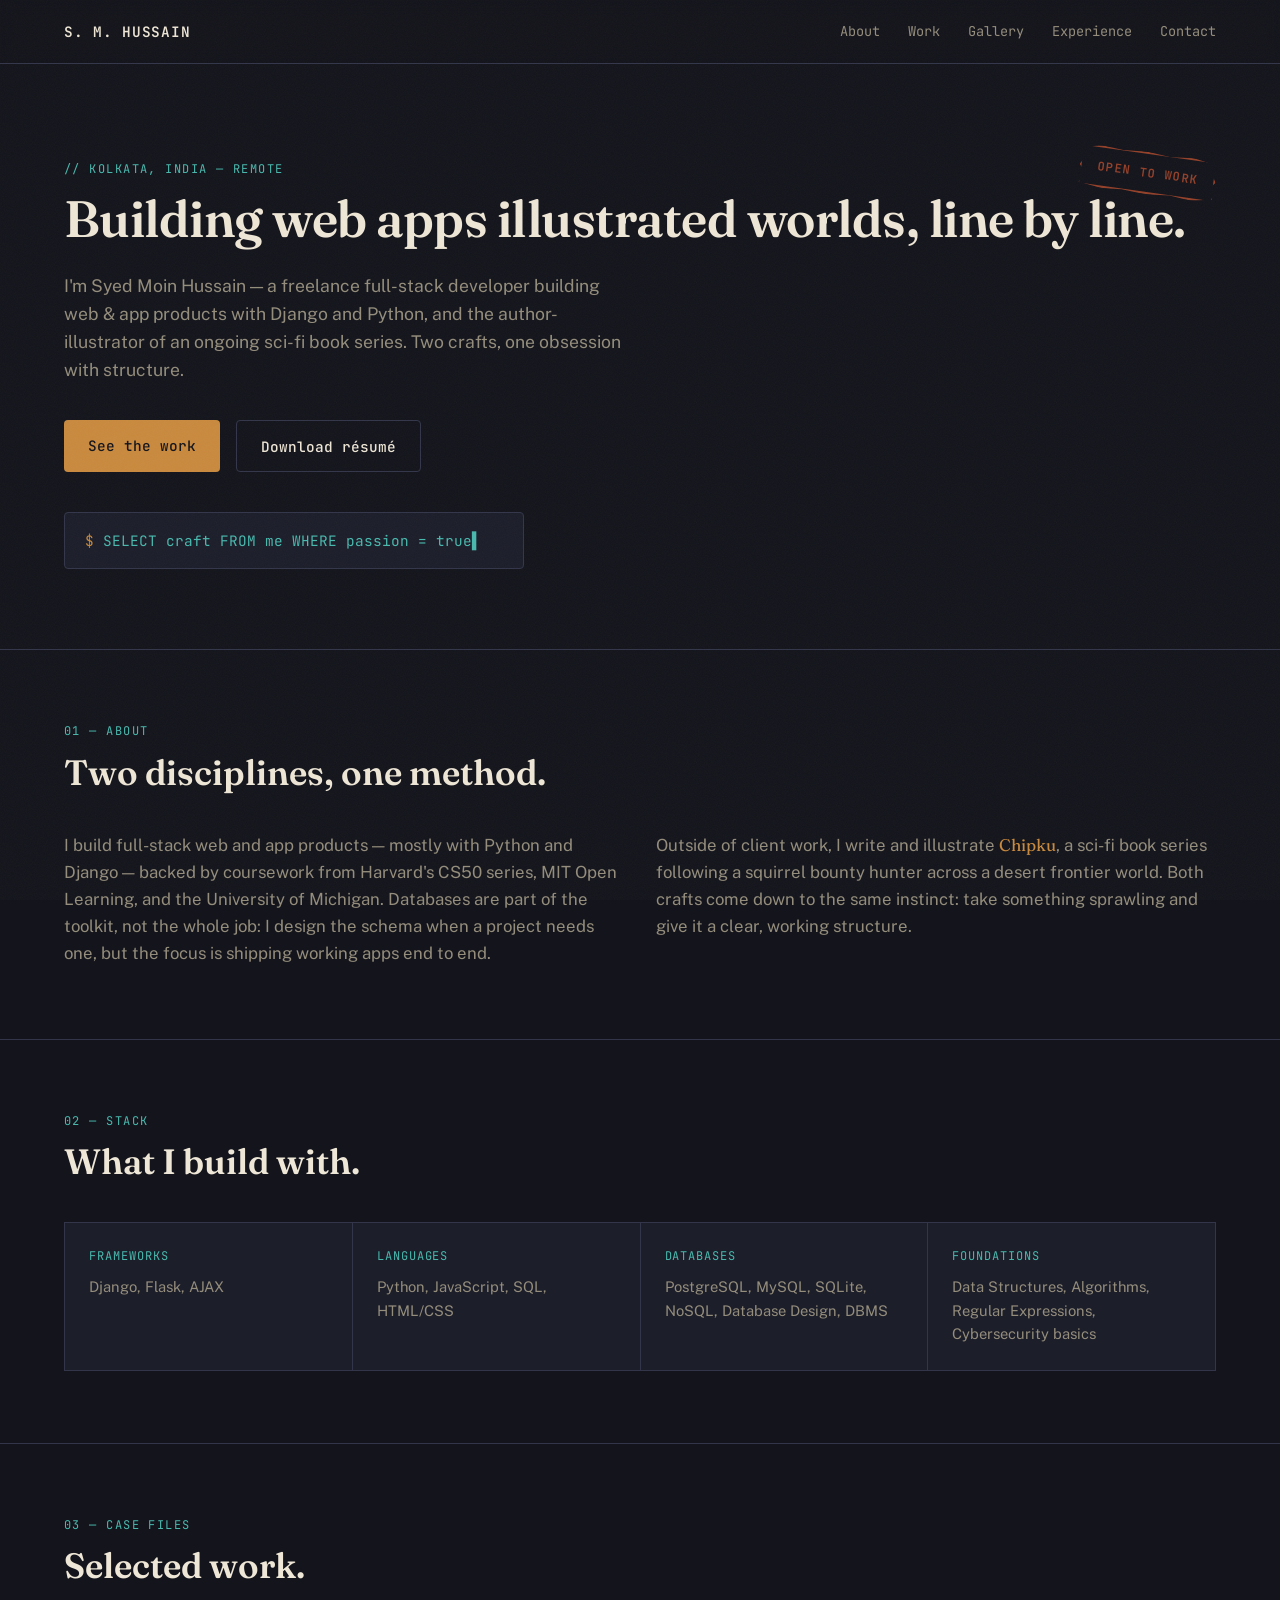
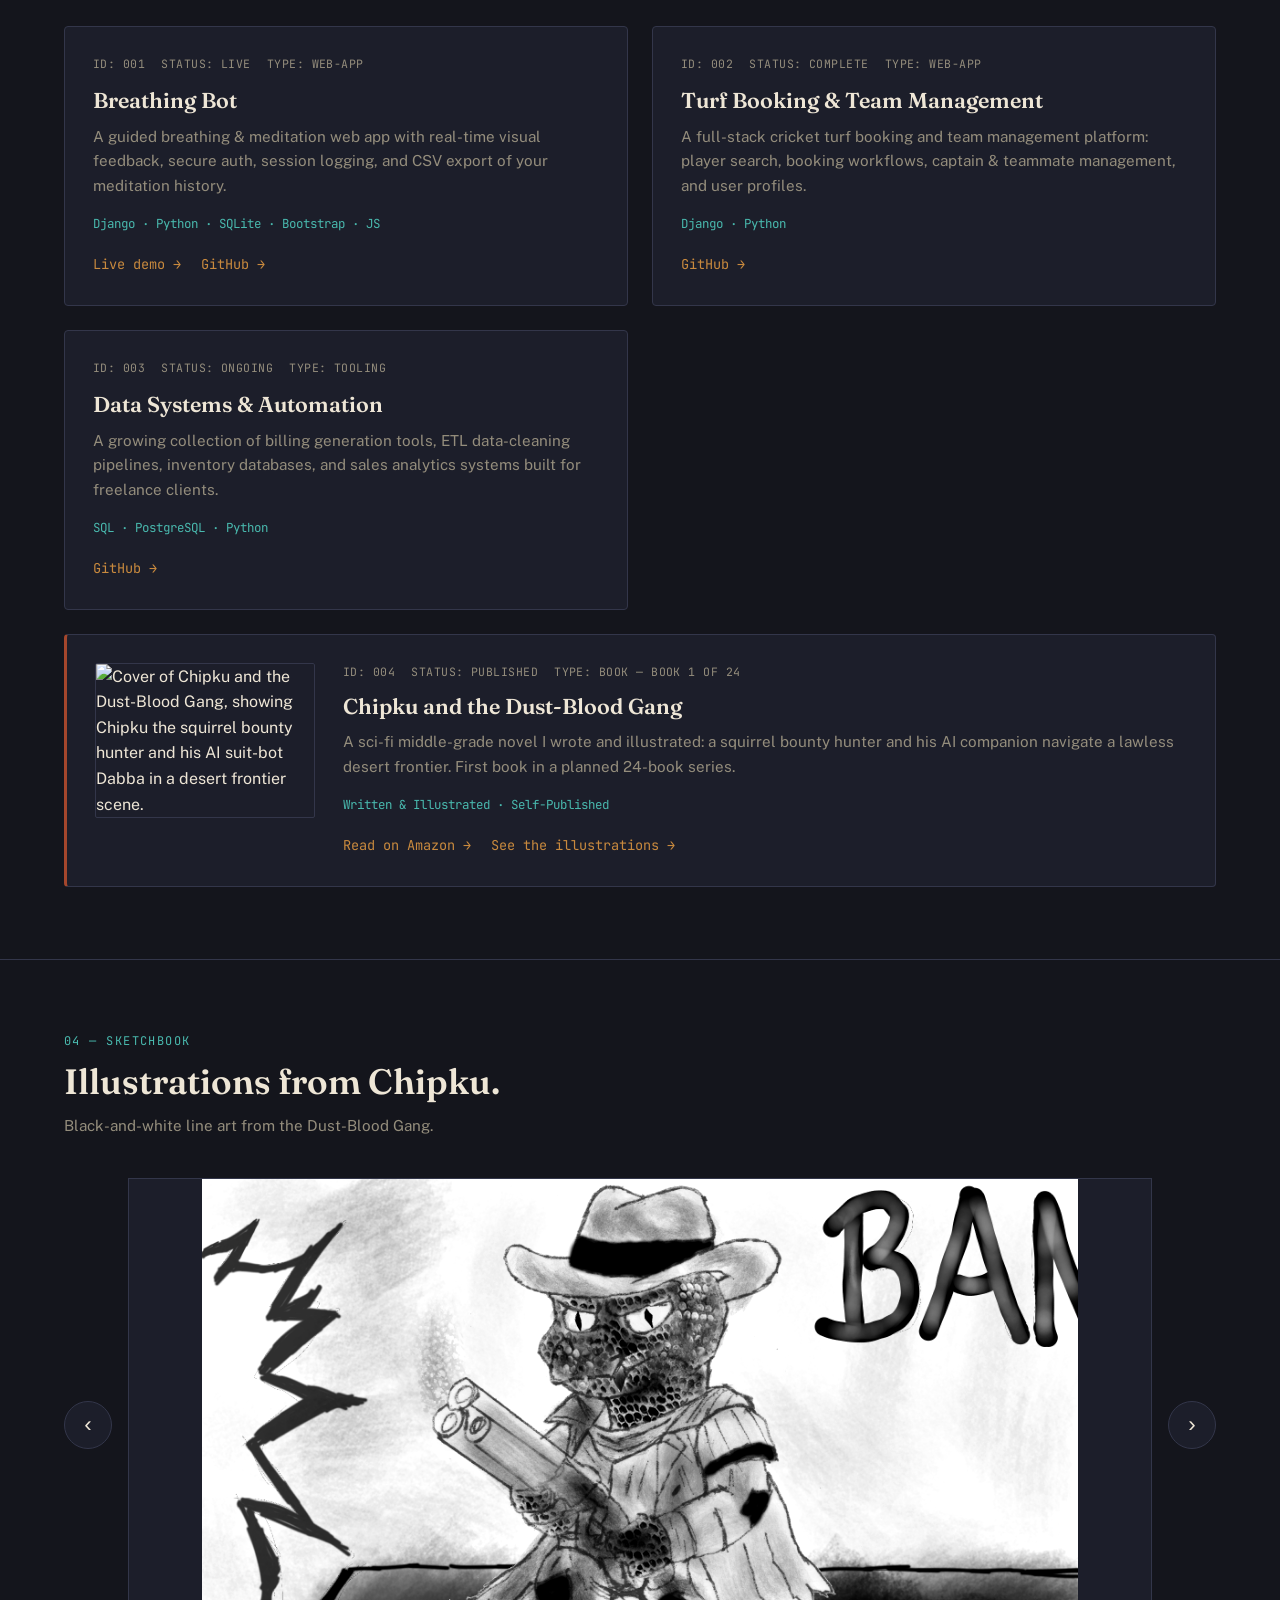
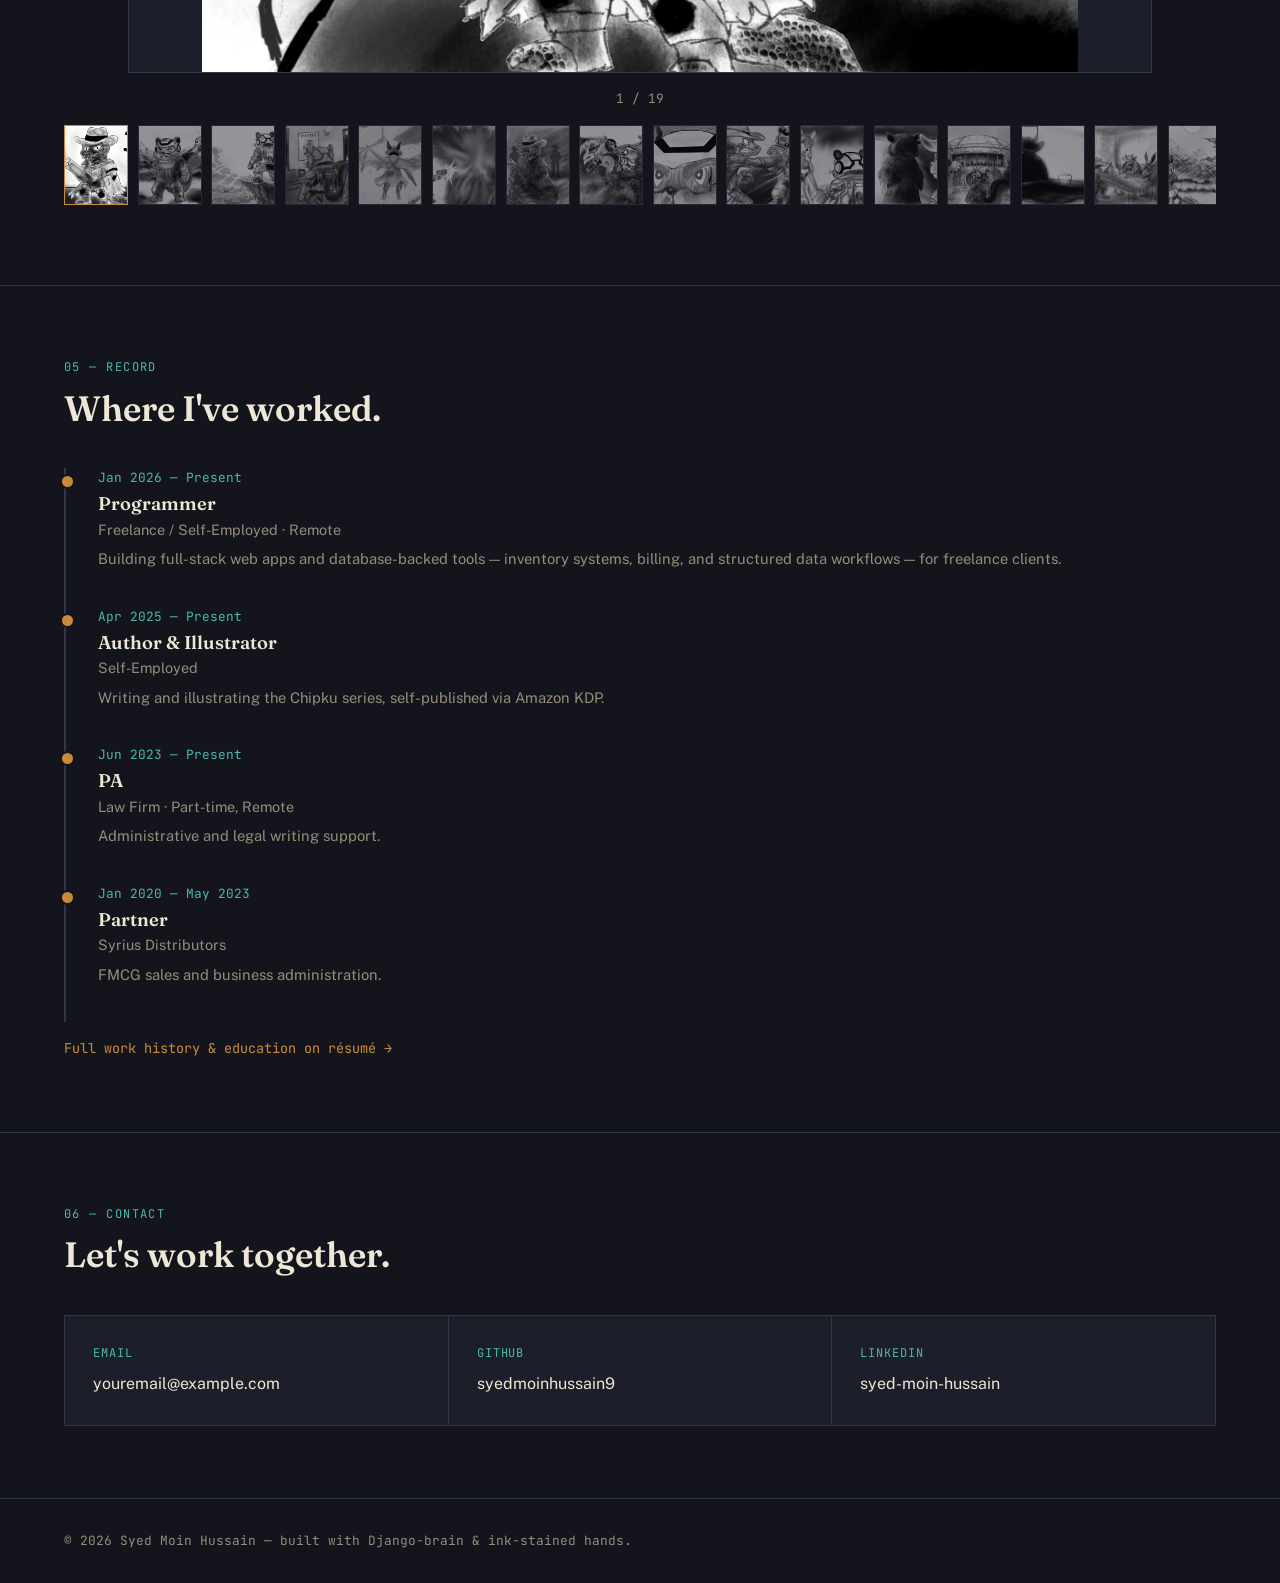
==== portfolio/index.html @ 14af4ce4 "Add gallery slideshow, book cover link, hero fixes" ====
<!DOCTYPE html>
<html lang="en">
<head>
<meta charset="UTF-8">
<meta name="viewport" content="width=device-width, initial-scale=1.0">
<title>Syed Moin Hussain — Programmer, Author & Illustrator</title>
<meta name="description" content="Portfolio of Syed Moin Hussain — freelance full-stack web & app developer, author and illustrator based in Kolkata, India.">

<link rel="preconnect" href="https://fonts.googleapis.com">
<link rel="preconnect" href="https://fonts.gstatic.com" crossorigin>
<link href="https://fonts.googleapis.com/css2?family=Fraunces:opsz,wght@9..144,400;9..144,500;9..144,600;9..144,700&family=JetBrains+Mono:wght@400;500;600&family=Public+Sans:wght@400;500;600;700&display=swap" rel="stylesheet">

<link rel="stylesheet" href="css/style.css">
</head>
<body>

<!-- noise / grain overlay -->
<div class="grain" aria-hidden="true"></div>

<header class="site-header">
  <div class="site-header-inner">
    <a href="#top" class="brand">S. M. HUSSAIN</a>
    <nav class="site-nav">
      <a href="#about">About</a>
      <a href="#work">Work</a>
      <a href="#gallery">Gallery</a>
      <a href="#experience">Experience</a>
      <a href="#contact">Contact</a>
    </nav>
  </div>
</header>

<main>

  <!-- ============ HERO ============ -->
  <section class="hero" id="top">
    <div class="hero-inner">
      <p class="eyebrow mono">// KOLKATA, INDIA — REMOTE</p>
      <h1 class="hero-title">
        Building web apps illustrated worlds, line by line.
      </h1>
      <p class="hero-sub">
        I'm Syed Moin Hussain — a freelance full-stack developer building web &amp;
        app products with Django and Python, and the author-illustrator of an
        ongoing sci-fi book series. Two crafts, one obsession with structure.
      </p>
      <div class="hero-actions">
        <a href="#work" class="btn btn-primary">See the work</a>
        <a href="resume/Syed_Moin_Hussain_Resume.pdf" class="btn btn-ghost">Download résumé</a>
      </div>
      <pre class="terminal-line mono" aria-hidden="true"><span class="prompt">$</span> <span class="type-target" id="typeTarget"></span><span class="cursor">▌</span></pre>
    </div>

    <div class="stamp" aria-hidden="true">
      <span>OPEN TO WORK</span>
    </div>
  </section>

  <!-- ============ ABOUT ============ -->
  <section class="section about" id="about">
    <div class="section-head">
      <p class="eyebrow mono">01 — ABOUT</p>
      <h2>Two disciplines, one method.</h2>
    </div>
    <div class="about-grid">
      <p class="about-text">
        I build full-stack web and app products &mdash; mostly with Python and
        Django &mdash; backed by coursework from Harvard's CS50 series, MIT
        Open Learning, and the University of Michigan. Databases are part of
        the toolkit, not the whole job: I design the schema when a project
        needs one, but the focus is shipping working apps end to end.
      </p>
      <p class="about-text">
        Outside of client work, I write and illustrate <em>Chipku</em>, a
        sci-fi book series following a squirrel bounty hunter across a desert
        frontier world. Both crafts come down to the same instinct: take
        something sprawling and give it a clear, working structure.
      </p>
    </div>
  </section>

  <!-- ============ SKILLS ============ -->
  <section class="section skills">
    <div class="section-head">
      <p class="eyebrow mono">02 — STACK</p>
      <h2>What I build with.</h2>
    </div>
    <div class="skills-grid">
      <div class="skill-card">
        <p class="skill-label mono">frameworks</p>
        <p>Django, Flask, AJAX</p>
      </div>
      <div class="skill-card">
        <p class="skill-label mono">languages</p>
        <p>Python, JavaScript, SQL, HTML/CSS</p>
      </div>
      <div class="skill-card">
        <p class="skill-label mono">databases</p>
        <p>PostgreSQL, MySQL, SQLite, NoSQL, Database Design, DBMS</p>
      </div>
      <div class="skill-card">
        <p class="skill-label mono">foundations</p>
        <p>Data Structures, Algorithms, Regular Expressions, Cybersecurity basics</p>
      </div>
    </div>
  </section>

  <!-- ============ WORK / PROJECTS ============ -->
  <section class="section work" id="work">
    <div class="section-head">
      <p class="eyebrow mono">03 — CASE FILES</p>
      <h2>Selected work.</h2>
    </div>

    <div class="case-grid">

      <!-- Breathing Bot -->
      <article class="case-card">
        <div class="case-meta mono">
          <span>id: 001</span><span>status: live</span><span>type: web-app</span>
        </div>
        <h3>Breathing Bot</h3>
        <p class="case-desc">
          A guided breathing &amp; meditation web app with real-time visual
          feedback, secure auth, session logging, and CSV export of your
          meditation history.
        </p>
        <p class="case-stack mono">Django · Python · SQLite · Bootstrap · JS</p>
        <div class="case-links">
          <a href="#" class="case-link" data-placeholder="render-url">Live demo →</a>
          <a href="https://github.com/syedmoinhussain9/breathing-bot-django" class="case-link">GitHub →</a>
        </div>
      </article>

      <!-- Turf Booking -->
      <article class="case-card">
        <div class="case-meta mono">
          <span>id: 002</span><span>status: complete</span><span>type: web-app</span>
        </div>
        <h3>Turf Booking &amp; Team Management</h3>
        <p class="case-desc">
          A full-stack cricket turf booking and team management platform:
          player search, booking workflows, captain &amp; teammate management,
          and user profiles.
        </p>
        <p class="case-stack mono">Django · Python</p>
        <div class="case-links">
          <a href="https://github.com/syedmoinhussain9/turf-booking-management-system" class="case-link">GitHub →</a>
        </div>
      </article>

      <!-- Data Portfolio -->
      <article class="case-card">
        <div class="case-meta mono">
          <span>id: 003</span><span>status: ongoing</span><span>type: tooling</span>
        </div>
        <h3>Data Systems &amp; Automation</h3>
        <p class="case-desc">
          A growing collection of billing generation tools, ETL data-cleaning
          pipelines, inventory databases, and sales analytics systems built for
          freelance clients.
        </p>
        <p class="case-stack mono">SQL · PostgreSQL · Python</p>
        <div class="case-links">
          <a href="https://github.com/syedmoinhussain9/data-portfolio" class="case-link">GitHub →</a>
        </div>
      </article>

      <!-- Chipku book -->
      <article class="case-card case-card--book">
        <a href="https://www.amazon.in/CHIPKU-Dust-Blood-Gang-Cindara-Frontier-ebook/dp/B0GFF1YKBP" class="case-cover-link" aria-label="View Chipku and the Dust-Blood Gang on Amazon">
          <img class="case-cover" src="assets/images/cover%20photo.png" alt="Cover of Chipku and the Dust-Blood Gang, showing Chipku the squirrel bounty hunter and his AI suit-bot Dabba in a desert frontier scene." loading="lazy">
        </a>
        <div class="case-book-content">
          <div class="case-meta mono">
            <span>id: 004</span><span>status: published</span><span>type: book — book 1 of 24</span>
          </div>
          <h3>Chipku and the Dust-Blood Gang</h3>
          <p class="case-desc">
            A sci-fi middle-grade novel I wrote and illustrated: a squirrel
            bounty hunter and his AI companion navigate a lawless desert
            frontier. First book in a planned 24-book series.
          </p>
          <p class="case-stack mono">Written &amp; Illustrated · Self-Published</p>
          <div class="case-links">
            <a href="https://www.amazon.in/CHIPKU-Dust-Blood-Gang-Cindara-Frontier-ebook/dp/B0GFF1YKBP" class="case-link">Read on Amazon →</a>
            <a href="#gallery" class="case-link">See the illustrations →</a>
          </div>
        </div>
      </article>

    </div>
  </section>

  <!-- ============ GALLERY ============ -->
  <section class="section gallery" id="gallery">
    <div class="section-head">
      <p class="eyebrow mono">04 — SKETCHBOOK</p>
      <h2>Illustrations from Chipku.</h2>
      <p class="gallery-sub">Black-and-white line art from the Dust-Blood Gang.</p>
    </div>

    <div class="carousel">
      <button class="carousel-arrow carousel-prev" id="prevBtn" aria-label="Previous illustration">‹</button>

      <button class="carousel-viewport" id="carouselViewport" aria-label="View current illustration larger">
        <img id="carouselImg" src="assets/images/image%201.png" alt="Chipku illustration 1" class="carousel-image">
      </button>

      <button class="carousel-arrow carousel-next" id="nextBtn" aria-label="Next illustration">›</button>
    </div>

    <p class="carousel-count mono" id="carouselCount" aria-live="polite">1 / 19</p>

    <div class="carousel-thumbs" id="carouselThumbs"></div>
  </section>

  <!-- Lightbox overlay (full-screen view of the current slide) -->
  <div class="lightbox" id="lightbox" role="dialog" aria-modal="true" aria-label="Enlarged illustration" hidden>
    <button class="lightbox-close" id="lightboxClose" aria-label="Close">✕</button>
    <img src="" alt="" id="lightboxImg">
  </div>

  <!-- ============ EXPERIENCE ============ -->
  <section class="section experience" id="experience">
    <div class="section-head">
      <p class="eyebrow mono">05 — RECORD</p>
      <h2>Where I've worked.</h2>
    </div>

    <ol class="timeline">
      <li class="timeline-item">
        <p class="timeline-date mono">Jan 2026 — Present</p>
        <h3>Programmer</h3>
        <p>Freelance / Self-Employed &middot; Remote</p>
        <p class="timeline-desc">Building full-stack web apps and database-backed tools — inventory systems, billing, and structured data workflows — for freelance clients.</p>
      </li>
      <li class="timeline-item">
        <p class="timeline-date mono">Apr 2025 — Present</p>
        <h3>Author &amp; Illustrator</h3>
        <p>Self-Employed</p>
        <p class="timeline-desc">Writing and illustrating the Chipku series, self-published via Amazon KDP.</p>
      </li>
      <li class="timeline-item">
        <p class="timeline-date mono">Jun 2023 — Present</p>
        <h3>PA</h3>
        <p>Law Firm &middot; Part-time, Remote</p>
        <p class="timeline-desc">Administrative and legal writing support.</p>
      </li>
      <li class="timeline-item">
        <p class="timeline-date mono">Jan 2020 — May 2023</p>
        <h3>Partner</h3>
        <p>Syrius Distributors</p>
        <p class="timeline-desc">FMCG sales and business administration.</p>
      </li>
    </ol>

    <p class="timeline-more">
      <a href="resume/Syed_Moin_Hussain_Resume.pdf">Full work history &amp; education on résumé →</a>
    </p>
  </section>

  <!-- ============ CONTACT ============ -->
  <section class="section contact" id="contact">
    <div class="section-head">
      <p class="eyebrow mono">06 — CONTACT</p>
      <h2>Let's work together.</h2>
    </div>
    <div class="contact-grid">
      <a href="mailto:youremail@example.com" class="contact-link">
        <span class="mono">email</span>
        <span>youremail@example.com</span>
      </a>
      <a href="https://github.com/syedmoinhussain9" class="contact-link">
        <span class="mono">github</span>
        <span>syedmoinhussain9</span>
      </a>
      <a href="https://www.linkedin.com/in/syed-moin-hussain-5823b2195" class="contact-link">
        <span class="mono">linkedin</span>
        <span>syed-moin-hussain</span>
      </a>
    </div>
  </section>

</main>

<footer class="site-footer">
  <p class="mono">© <span id="year"></span> Syed Moin Hussain — built with Django-brain &amp; ink-stained hands.</p>
</footer>

<script src="js/script.js"></script>
</body>
</html>
---- portfolio/css/style.css ----
/* ==========================================================================
   TOKENS
   ========================================================================== */
:root {
  --bg:           #14151c;
  --surface:      #1c1e2a;
  --surface-alt:  #242737;
  --ink:          #eee6d6;
  --muted:        #948d7c;
  --accent-sand:  #c98a3e;
  --accent-teal:  #49b9ae;
  --accent-rust:  #a4462c;
  --border:       #33364a;

  --font-display: 'Fraunces', serif;
  --font-mono:    'JetBrains Mono', monospace;
  --font-body:    'Public Sans', sans-serif;

  --max-width: 1080px;
  --side-pad: clamp(1.5rem, 5vw, 5rem);
  --radius: 4px;
}

/* ==========================================================================
   RESET & BASE
   ========================================================================== */
* { box-sizing: border-box; }
html { scroll-behavior: smooth; }

@media (prefers-reduced-motion: reduce) {
  html { scroll-behavior: auto; }
  * { animation-duration: 0.01ms !important; animation-iteration-count: 1 !important; transition-duration: 0.01ms !important; }
}

body {
  margin: 0;
  background: var(--bg);
  color: var(--ink);
  font-family: var(--font-body);
  font-size: 16px;
  line-height: 1.6;
  -webkit-font-smoothing: antialiased;
}

a {
  color: inherit;
  text-decoration: none;
}

h1, h2, h3 {
  font-family: var(--font-display);
  font-weight: 600;
  line-height: 1.1;
  margin: 0;
}

p { margin: 0; }

.mono { font-family: var(--font-mono); }

.eyebrow {
  color: var(--accent-teal);
  letter-spacing: 0.12em;
  text-transform: uppercase;
  font-size: 0.75rem;
  margin-bottom: 0.75rem;
}

::selection {
  background: var(--accent-sand);
  color: var(--bg);
}

:focus-visible {
  outline: 2px solid var(--accent-teal);
  outline-offset: 3px;
}

/* Grain / texture overlay -------------------------------------------------- */
.grain {
  position: fixed;
  inset: 0;
  z-index: 999;
  pointer-events: none;
  opacity: 0.035;
  background-image: url("data:image/svg+xml,%3Csvg xmlns='http://www.w3.org/2000/svg' width='120' height='120'%3E%3Cfilter id='n'%3E%3CfeTurbulence type='fractalNoise' baseFrequency='0.9' numOctaves='2' stitchTiles='stitch'/%3E%3C/filter%3E%3Crect width='100%25' height='100%25' filter='url(%23n)'/%3E%3C/svg%3E");
}

/* ==========================================================================
   HEADER
   ========================================================================== */
.site-header {
  position: sticky;
  top: 0;
  z-index: 100;
  background: rgba(20, 21, 28, 0.85);
  backdrop-filter: blur(8px);
  border-bottom: 1px solid var(--border);
}

.site-header-inner {
  width: 100%;
  display: flex;
  align-items: center;
  justify-content: space-between;
  padding: 1.25rem var(--side-pad);
}

.brand {
  font-family: var(--font-mono);
  font-weight: 600;
  font-size: 0.9rem;
  letter-spacing: 0.05em;
}

.site-nav {
  display: flex;
  gap: 1.75rem;
  font-family: var(--font-mono);
  font-size: 0.85rem;
}

.site-nav a {
  color: var(--muted);
  transition: color 0.2s ease;
}

.site-nav a:hover { color: var(--accent-sand); }

/* ==========================================================================
   HERO
   ========================================================================== */
.hero {
  position: relative;
  width: 100%;
  padding: 6rem var(--side-pad) 5rem;
}

.hero-inner { max-width: 1200px; }

.hero-title {
  font-size: clamp(2.2rem, 5.5vw, 3.2rem);
  letter-spacing: -0.01em;
  margin-bottom: 1.5rem;
}

.accent-underline {
  background-image: linear-gradient(180deg, transparent 62%, var(--accent-sand) 62%);
}

.hero-sub {
  font-size: 1.1rem;
  color: var(--muted);
  max-width: 560px;
  margin-bottom: 2.25rem;
}

.hero-actions {
  display: flex;
  gap: 1rem;
  margin-bottom: 2.5rem;
  flex-wrap: wrap;
}

.btn {
  display: inline-block;
  padding: 0.85rem 1.5rem;
  border-radius: var(--radius);
  font-family: var(--font-mono);
  font-size: 0.9rem;
  font-weight: 500;
  transition: transform 0.15s ease, background 0.2s ease, border-color 0.2s ease;
}

.btn-primary {
  background: var(--accent-sand);
  color: var(--bg);
}
.btn-primary:hover { background: var(--accent-rust); color: var(--ink); transform: translateY(-2px); }

.btn-ghost {
  border: 1px solid var(--border);
  color: var(--ink);
}
.btn-ghost:hover { border-color: var(--accent-teal); color: var(--accent-teal); transform: translateY(-2px); }

.terminal-line {
  background: var(--surface);
  border: 1px solid var(--border);
  border-radius: var(--radius);
  padding: 1rem 1.25rem;
  font-size: 0.9rem;
  color: var(--accent-teal);
  max-width: 460px;
  margin: 0;
  white-space: pre-wrap;
}

.prompt { color: var(--accent-sand); }

.cursor {
  animation: blink 1s step-end infinite;
  color: var(--accent-teal);
}

@keyframes blink {
  0%, 100% { opacity: 1; }
  50% { opacity: 0; }
}

/* Bounty stamp signature element ------------------------------------------ */
.stamp {
  position: absolute;
  top: 5.5rem;
  right: var(--side-pad);
  transform: rotate(8deg);
  border: 2px solid var(--accent-rust);
  color: var(--accent-rust);
  font-family: var(--font-mono);
  font-weight: 600;
  font-size: 0.75rem;
  letter-spacing: 0.12em;
  padding: 0.6rem 1rem;
  clip-path: polygon(
    2% 8%, 15% 0%, 30% 4%, 48% 0%, 65% 5%, 82% 0%, 98% 9%,
    96% 30%, 100% 50%, 95% 70%, 99% 91%, 83% 100%, 68% 95%,
    50% 100%, 33% 96%, 18% 100%, 1% 92%, 5% 70%, 0% 50%, 4% 30%
  );
  opacity: 0.9;
  display: none;
}

@media (min-width: 860px) {
  .stamp { display: block; }
}

/* ==========================================================================
   SECTION LAYOUT
   ========================================================================== */
.section {
  width: 100%;
  padding: 4.5rem var(--side-pad);
  border-top: 1px solid var(--border);
}

.section-head { margin-bottom: 2.5rem; }
.section-head h2 { font-size: clamp(1.6rem, 3.5vw, 2.2rem); }

/* About --------------------------------------------------------------------*/
.about-grid {
  display: grid;
  grid-template-columns: 1fr 1fr;
  gap: 2rem;
}

.about-text { color: var(--muted); font-size: 1.05rem; }
.about-text em { color: var(--accent-sand); font-style: normal; font-family: var(--font-display); }

@media (max-width: 720px) {
  .about-grid { grid-template-columns: 1fr; }
}

/* Skills ---------------------------------------------------------------- */
.skills-grid {
  display: grid;
  grid-template-columns: repeat(4, 1fr);
  gap: 1px;
  background: var(--border);
  border: 1px solid var(--border);
}

.skill-card {
  background: var(--surface);
  padding: 1.5rem;
}

.skill-label {
  color: var(--accent-teal);
  font-size: 0.75rem;
  letter-spacing: 0.08em;
  text-transform: uppercase;
  margin-bottom: 0.6rem;
}

.skill-card p:last-child { color: var(--muted); font-size: 0.92rem; }

@media (max-width: 860px) {
  .skills-grid { grid-template-columns: repeat(2, 1fr); }
}

/* Work / Case cards -------------------------------------------------------*/
.case-grid {
  display: grid;
  grid-template-columns: repeat(2, 1fr);
  gap: 1.5rem;
}

.case-card {
  background: var(--surface);
  border: 1px solid var(--border);
  border-radius: var(--radius);
  padding: 1.75rem;
  transition: border-color 0.2s ease, transform 0.2s ease;
}

.case-card:hover {
  border-color: var(--accent-sand);
  transform: translateY(-3px);
}

.case-card--book {
  grid-column: 1 / -1;
  display: grid;
  grid-template-columns: 220px 1fr;
  gap: 1.75rem;
  border-left: 3px solid var(--accent-rust);
  padding: 1.75rem;
}

.case-cover-link {
  display: block;
  overflow: hidden;
  border-radius: 2px;
}

.case-cover {
  width: 100%;
  height: 100%;
  object-fit: cover;
  border-radius: 2px;
  border: 1px solid var(--border);
  transition: transform 0.25s ease, filter 0.25s ease;
}

.case-cover-link:hover .case-cover {
  transform: scale(1.03);
  filter: brightness(1.08);
}

.case-book-content {
  display: flex;
  flex-direction: column;
  justify-content: center;
}

.case-book-content .case-meta { margin-bottom: 0.85rem; }

@media (max-width: 640px) {
  .case-card--book {
    grid-template-columns: 1fr;
  }
  .case-cover {
    max-height: 280px;
  }
}

.case-meta {
  display: flex;
  gap: 1rem;
  flex-wrap: wrap;
  font-size: 0.72rem;
  color: var(--muted);
  margin-bottom: 1rem;
  text-transform: uppercase;
  letter-spacing: 0.04em;
}

.case-card h3 {
  font-size: 1.35rem;
  margin-bottom: 0.75rem;
}

.case-desc {
  color: var(--muted);
  font-size: 0.95rem;
  margin-bottom: 1rem;
}

.case-stack {
  font-size: 0.78rem;
  color: var(--accent-teal);
  margin-bottom: 1.25rem;
}

.case-links {
  display: flex;
  gap: 1.25rem;
  flex-wrap: wrap;
}

.case-link {
  font-family: var(--font-mono);
  font-size: 0.85rem;
  color: var(--accent-sand);
  border-bottom: 1px solid transparent;
  transition: border-color 0.2s ease;
}

.case-link:hover { border-color: var(--accent-sand); }

@media (max-width: 780px) {
  .case-grid { grid-template-columns: 1fr; }
}

@media (min-width: 1400px) {
  .case-grid { grid-template-columns: repeat(3, 1fr); }
}

/* Gallery / Carousel --------------------------------------------------------*/
.gallery-sub {
  color: var(--muted);
  font-size: 0.95rem;
  margin-top: 0.75rem;
}

.carousel {
  display: flex;
  align-items: center;
  gap: 1rem;
}

.carousel-viewport {
  flex: 1;
  border: 1px solid var(--border);
  background: var(--surface);
  padding: 0;
  cursor: zoom-in;
  overflow: hidden;
  display: flex;
  align-items: center;
  justify-content: center;
  height: clamp(320px, 55vh, 560px);
}

.carousel-image {
  max-width: 100%;
  max-height: 100%;
  object-fit: contain;
  filter: grayscale(1) contrast(1.05);
  transition: filter 0.2s ease;
}

.carousel-viewport:hover .carousel-image { filter: grayscale(0.35) contrast(1.05); }

.carousel-arrow {
  flex-shrink: 0;
  width: 48px;
  height: 48px;
  border-radius: 50%;
  border: 1px solid var(--border);
  background: var(--surface);
  color: var(--ink);
  font-size: 1.4rem;
  cursor: pointer;
  transition: border-color 0.2s ease, color 0.2s ease;
}

.carousel-arrow:hover {
  border-color: var(--accent-sand);
  color: var(--accent-sand);
}

.carousel-count {
  text-align: center;
  color: var(--muted);
  font-size: 0.8rem;
  margin-top: 1rem;
}

.carousel-thumbs {
  display: flex;
  gap: 0.6rem;
  overflow-x: auto;
  margin-top: 1rem;
  padding-bottom: 0.5rem;
}

.carousel-thumb {
  flex-shrink: 0;
  width: 64px;
  height: 80px;
  border: 1px solid var(--border);
  padding: 0;
  cursor: pointer;
  overflow: hidden;
  opacity: 0.55;
  transition: opacity 0.2s ease, border-color 0.2s ease;
}

.carousel-thumb img {
  width: 100%;
  height: 100%;
  object-fit: cover;
  filter: grayscale(1);
  display: block;
}

.carousel-thumb:hover { opacity: 0.85; }

.carousel-thumb.active {
  opacity: 1;
  border-color: var(--accent-sand);
}

@media (max-width: 640px) {
  .carousel-arrow { width: 38px; height: 38px; font-size: 1.1rem; }
  .carousel-viewport { height: clamp(240px, 45vh, 400px); }
}

.lightbox {
  position: fixed;
  inset: 0;
  z-index: 1000;
  background: rgba(10, 10, 14, 0.92);
  display: flex;
  align-items: center;
  justify-content: center;
  padding: 2rem;
}

.lightbox[hidden] { display: none; }

.lightbox img {
  max-width: min(90vw, 900px);
  max-height: 85vh;
  object-fit: contain;
  border: 1px solid var(--border);
}

.lightbox-close {
  position: absolute;
  top: 1.5rem;
  right: 1.5rem;
  background: transparent;
  border: 1px solid var(--border);
  color: var(--ink);
  width: 40px;
  height: 40px;
  border-radius: 50%;
  font-size: 1rem;
  cursor: pointer;
  transition: border-color 0.2s ease, color 0.2s ease;
}

.lightbox-close:hover {
  border-color: var(--accent-sand);
  color: var(--accent-sand);
}

/* Experience timeline -------------------------------------------------------*/
.timeline {
  list-style: none;
  margin: 0;
  padding: 0;
  border-left: 2px solid var(--border);
}

.timeline-item {
  position: relative;
  padding: 0 0 2.25rem 2rem;
}

.timeline-item::before {
  content: '';
  position: absolute;
  left: -6.5px;
  top: 6px;
  width: 11px;
  height: 11px;
  background: var(--accent-sand);
  border-radius: 50%;
  border: 2px solid var(--bg);
}

.timeline-date {
  color: var(--accent-teal);
  font-size: 0.8rem;
  margin-bottom: 0.35rem;
}

.timeline-item h3 { font-size: 1.15rem; margin-bottom: 0.2rem; }
.timeline-item p:not(.timeline-date):not(.timeline-desc) { color: var(--muted); font-size: 0.9rem; }
.timeline-desc { color: var(--muted); font-size: 0.92rem; margin-top: 0.4rem; }

.timeline-more {
  margin-top: 1rem;
  font-family: var(--font-mono);
  font-size: 0.85rem;
}

.timeline-more a { color: var(--accent-sand); }
.timeline-more a:hover { color: var(--accent-rust); }

/* Contact -------------------------------------------------------------------*/
.contact-grid {
  display: grid;
  grid-template-columns: repeat(3, 1fr);
  gap: 1px;
  background: var(--border);
  border: 1px solid var(--border);
}

.contact-link {
  background: var(--surface);
  padding: 1.75rem;
  display: flex;
  flex-direction: column;
  gap: 0.5rem;
  transition: background 0.2s ease;
}

.contact-link:hover { background: var(--surface-alt); }

.contact-link span:first-child {
  color: var(--accent-teal);
  font-size: 0.75rem;
  text-transform: uppercase;
  letter-spacing: 0.08em;
}

.contact-link span:last-child { font-size: 1rem; }

@media (max-width: 720px) {
  .contact-grid { grid-template-columns: 1fr; }
}

/* Footer ----------------------------------------------------------------- */
.site-footer {
  width: 100%;
  padding: 2rem var(--side-pad);
  color: var(--muted);
  font-size: 0.8rem;
  border-top: 1px solid var(--border);
}
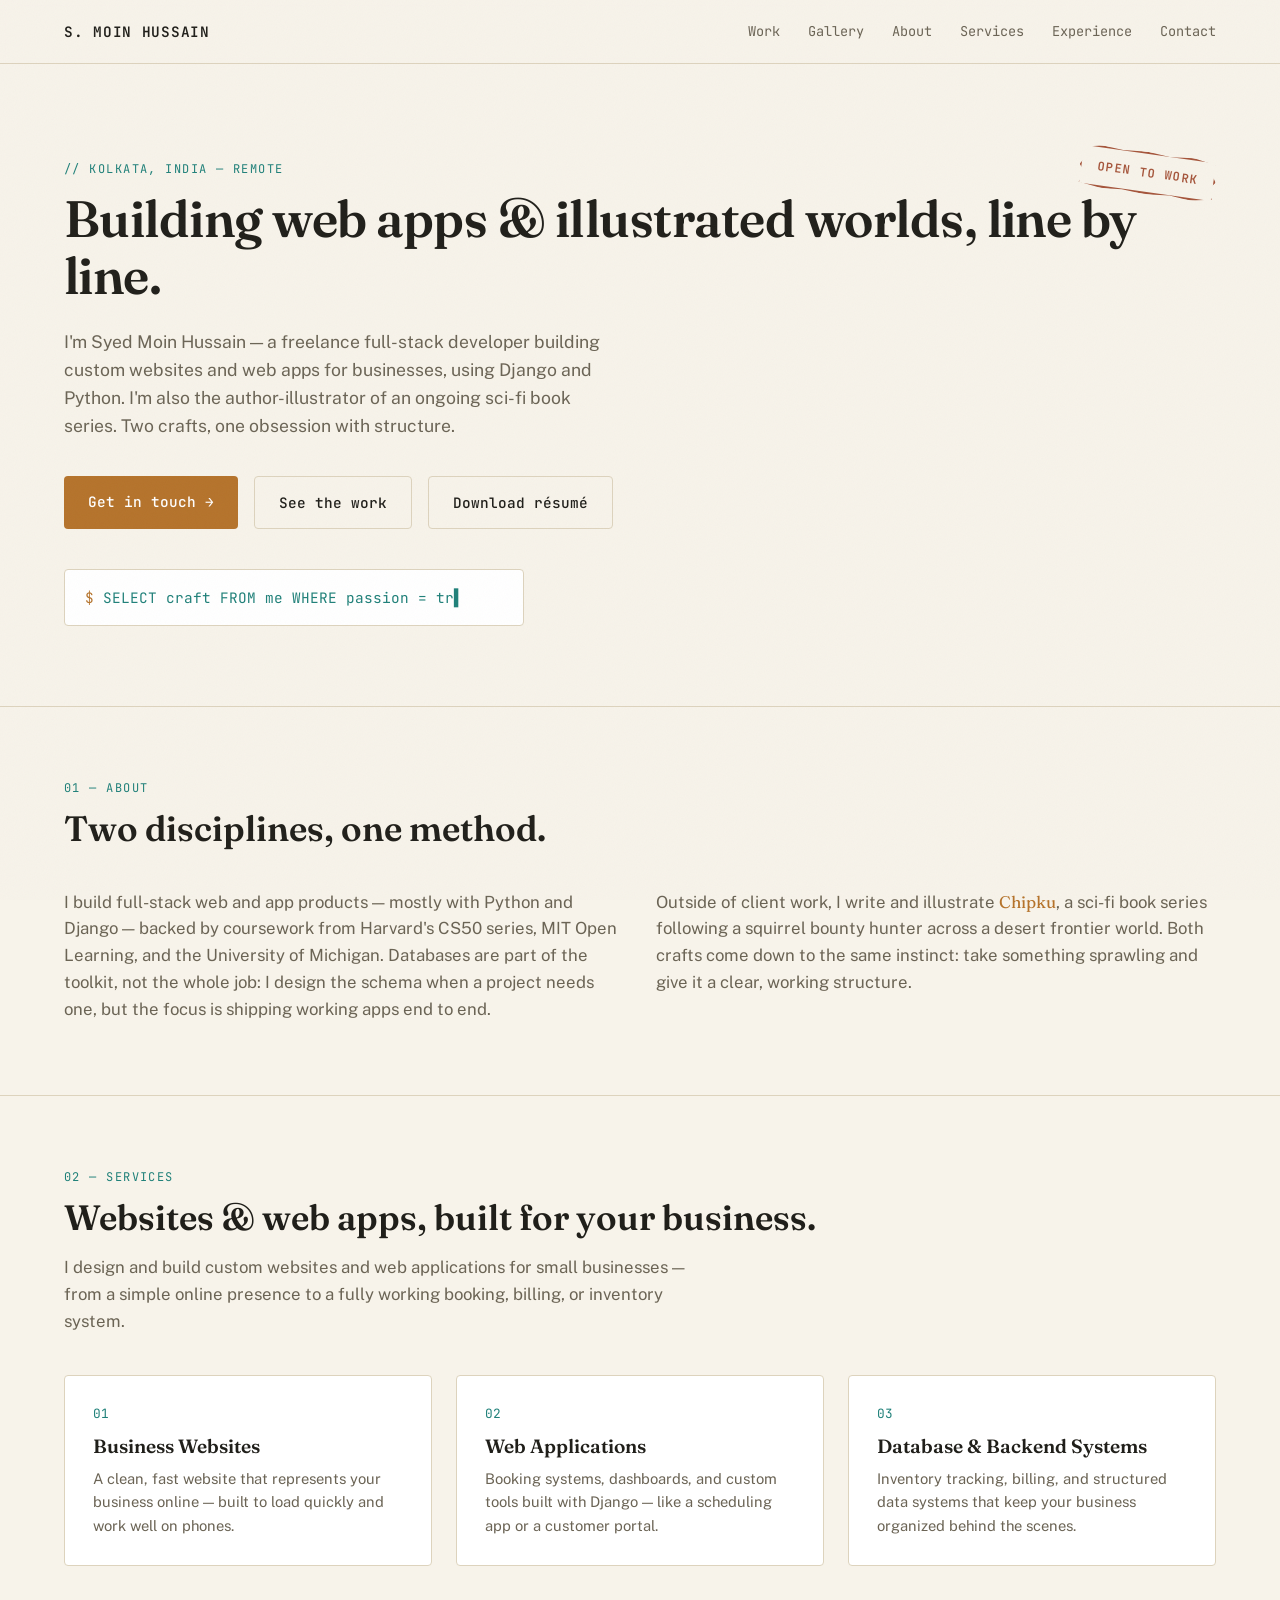
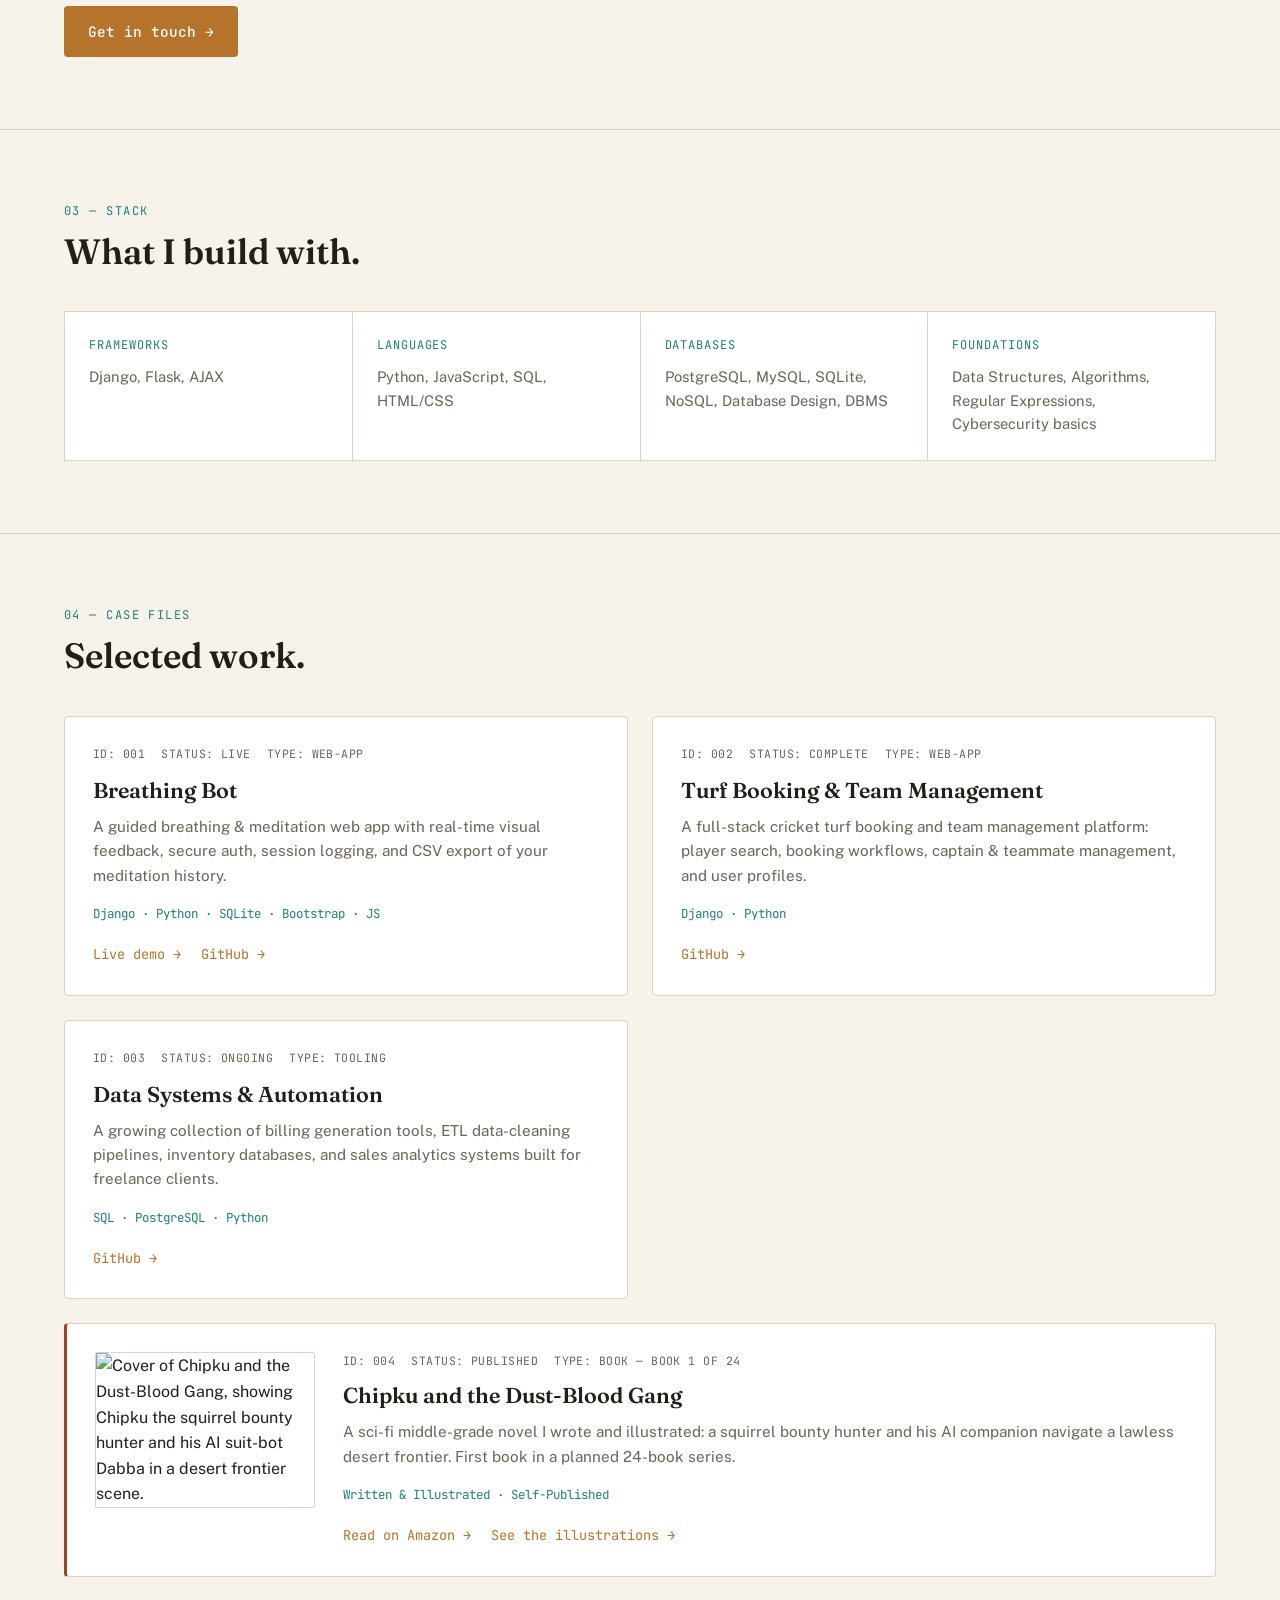
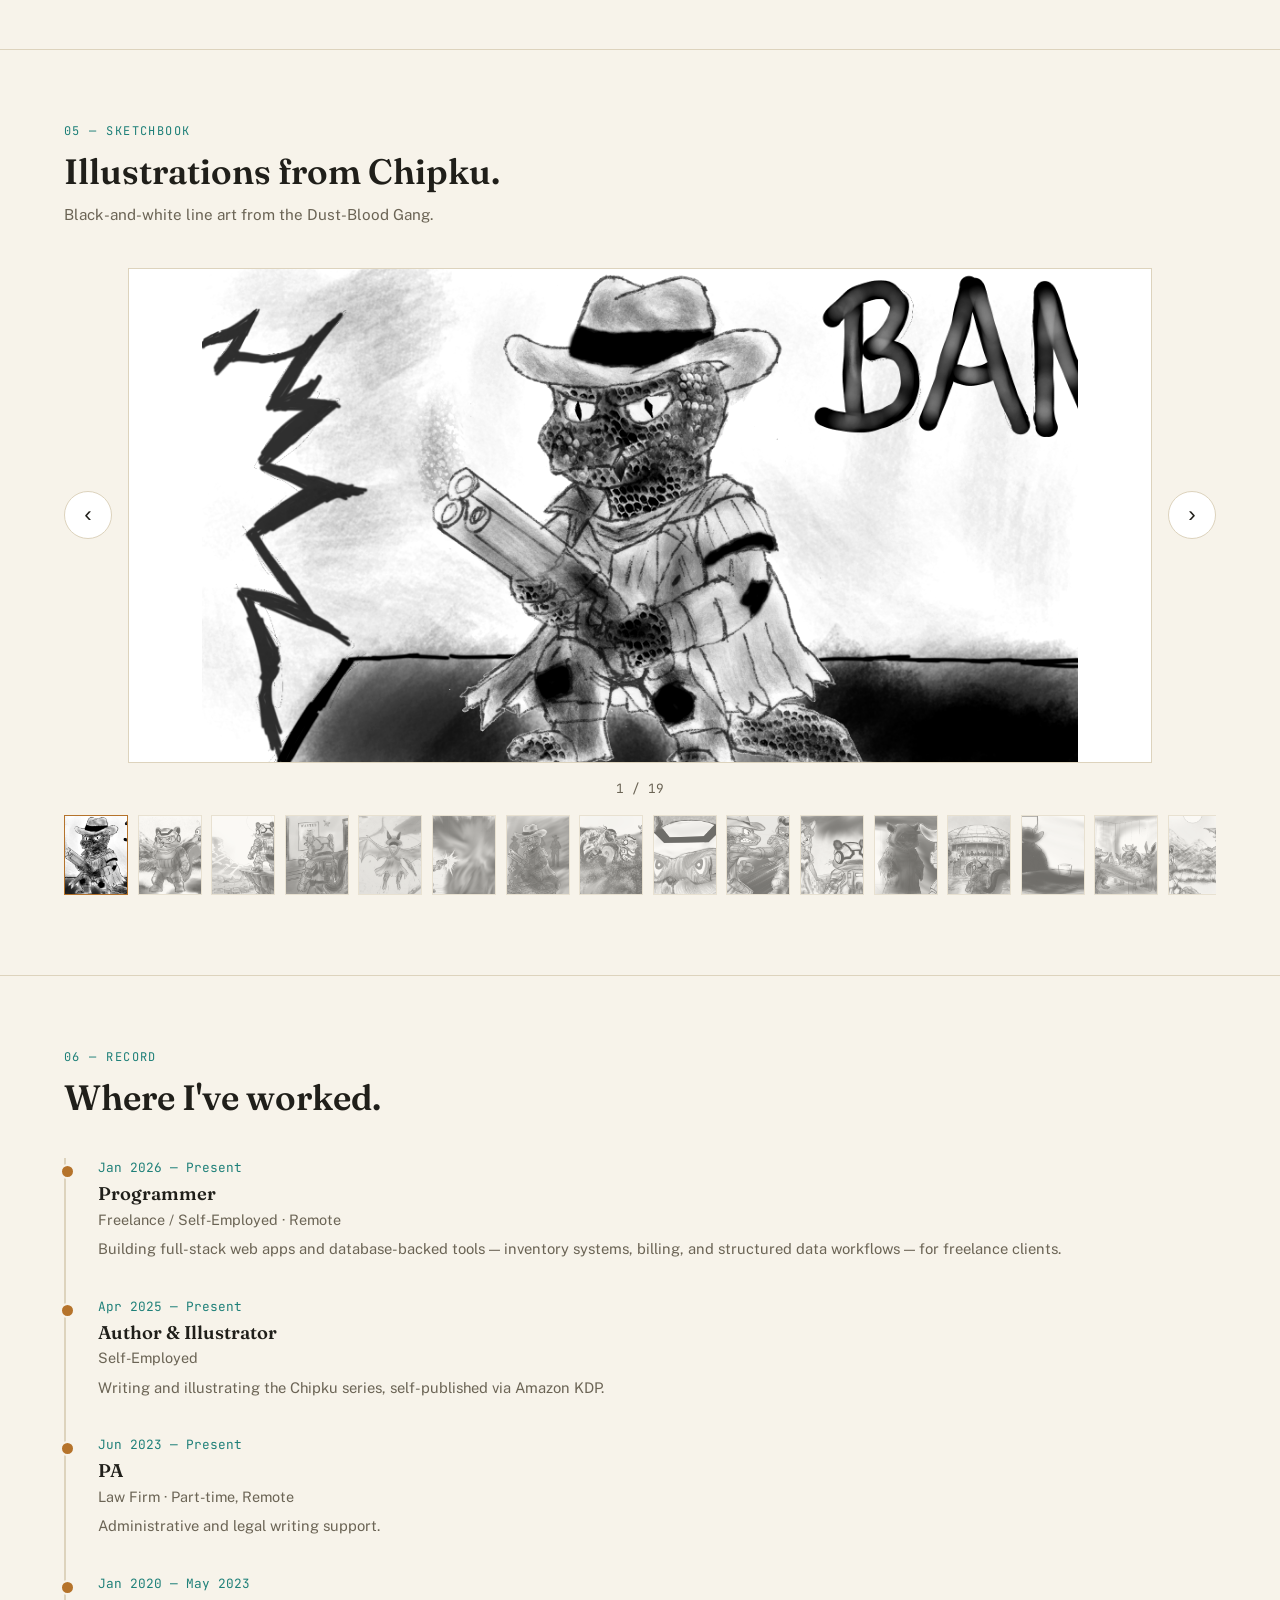
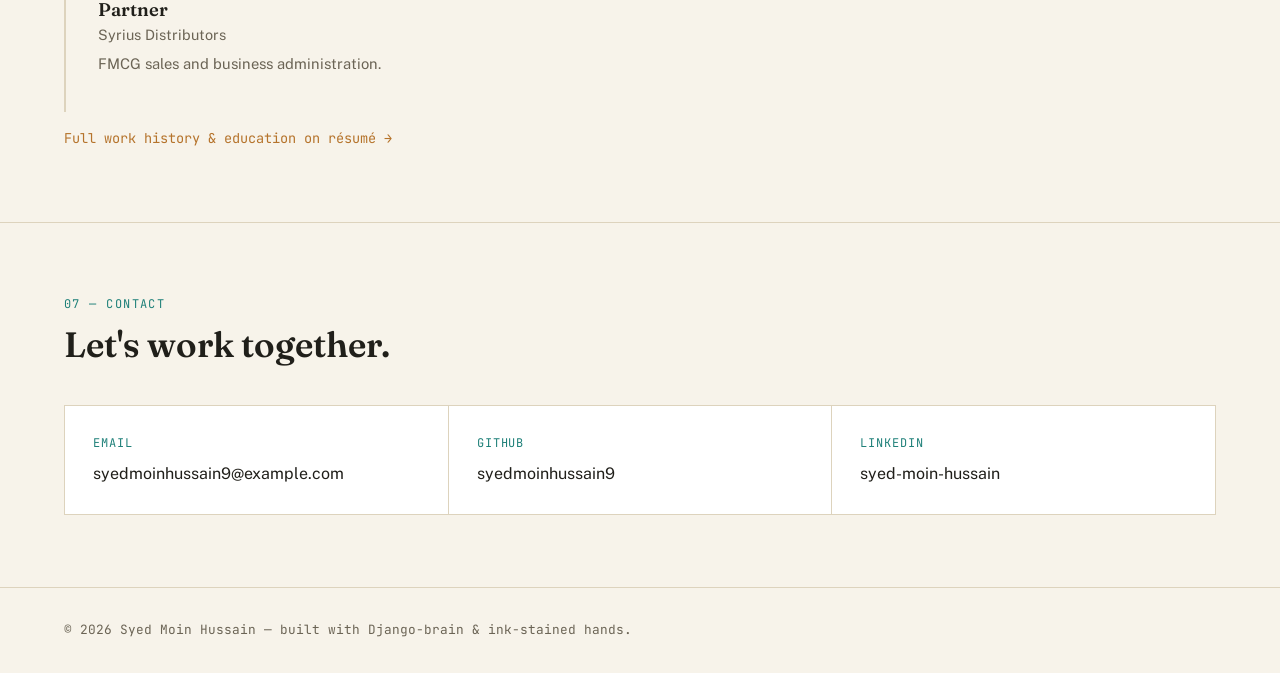
==== commit cac67009: "update the colour scheme" ====
--- a/portfolio/index.html
+++ b/portfolio/index.html
@@ -19,11 +19,12 @@
 
 <header class="site-header">
   <div class="site-header-inner">
-    <a href="#top" class="brand">S. M. HUSSAIN</a>
+    <a href="#top" class="brand">S. MOIN HUSSAIN</a>
     <nav class="site-nav">
-      <a href="#about">About</a>
       <a href="#work">Work</a>
       <a href="#gallery">Gallery</a>
+      <a href="#about">About</a>
+      <a href="#services">Services</a>
       <a href="#experience">Experience</a>
       <a href="#contact">Contact</a>
     </nav>
@@ -37,15 +38,17 @@
     <div class="hero-inner">
       <p class="eyebrow mono">// KOLKATA, INDIA — REMOTE</p>
       <h1 class="hero-title">
-        Building web apps illustrated worlds, line by line.
+        Building web apps &amp; illustrated worlds, line by line.
       </h1>
       <p class="hero-sub">
-        I'm Syed Moin Hussain — a freelance full-stack developer building web &amp;
-        app products with Django and Python, and the author-illustrator of an
-        ongoing sci-fi book series. Two crafts, one obsession with structure.
+        I'm Syed Moin Hussain — a freelance full-stack developer building
+        custom websites and web apps for businesses, using Django and Python.
+        I'm also the author-illustrator of an ongoing sci-fi book series. Two
+        crafts, one obsession with structure.
       </p>
       <div class="hero-actions">
-        <a href="#work" class="btn btn-primary">See the work</a>
+        <a href="#contact" class="btn btn-primary">Get in touch →</a>
+        <a href="#work" class="btn btn-ghost">See the work</a>
         <a href="resume/Syed_Moin_Hussain_Resume.pdf" class="btn btn-ghost">Download résumé</a>
       </div>
       <pre class="terminal-line mono" aria-hidden="true"><span class="prompt">$</span> <span class="type-target" id="typeTarget"></span><span class="cursor">▌</span></pre>
@@ -79,10 +82,45 @@
     </div>
   </section>
 
+  <!-- ============ SERVICES ============ -->
+  <section class="section services" id="services">
+    <div class="section-head">
+      <p class="eyebrow mono">02 — SERVICES</p>
+      <h2>Websites &amp; web apps, built for your business.</h2>
+      <p class="services-sub">
+        I design and build custom websites and web applications for small
+        businesses &mdash; from a simple online presence to a fully working
+        booking, billing, or inventory system.
+      </p>
+    </div>
+
+    <div class="services-grid">
+      <div class="service-card">
+        <p class="service-num mono">01</p>
+        <h3>Business Websites</h3>
+        <p>A clean, fast website that represents your business online &mdash; built to load quickly and work well on phones.</p>
+      </div>
+      <div class="service-card">
+        <p class="service-num mono">02</p>
+        <h3>Web Applications</h3>
+        <p>Booking systems, dashboards, and custom tools built with Django &mdash; like a scheduling app or a customer portal.</p>
+      </div>
+      <div class="service-card">
+        <p class="service-num mono">03</p>
+        <h3>Database &amp; Backend Systems</h3>
+        <p>Inventory tracking, billing, and structured data systems that keep your business organized behind the scenes.</p>
+      </div>
+    </div>
+
+    <div class="services-cta">
+      <a href="#contact" class="btn btn-primary">Get in touch →</a>
+    </div>
+  </section>
+
   <!-- ============ SKILLS ============ -->
   <section class="section skills">
     <div class="section-head">
-      <p class="eyebrow mono">02 — STACK</p>
+      <p class="eyebrow mono">03 — STACK</p>
       <h2>What I build with.</h2>
     </div>
     <div class="skills-grid">
@@ -108,7 +146,7 @@
   <!-- ============ WORK / PROJECTS ============ -->
   <section class="section work" id="work">
     <div class="section-head">
-      <p class="eyebrow mono">03 — CASE FILES</p>
+      <p class="eyebrow mono">04 — CASE FILES</p>
       <h2>Selected work.</h2>
     </div>
 
@@ -195,7 +233,7 @@
   <!-- ============ GALLERY ============ -->
   <section class="section gallery" id="gallery">
     <div class="section-head">
-      <p class="eyebrow mono">04 — SKETCHBOOK</p>
+      <p class="eyebrow mono">05 — SKETCHBOOK</p>
       <h2>Illustrations from Chipku.</h2>
       <p class="gallery-sub">Black-and-white line art from the Dust-Blood Gang.</p>
     </div>
@@ -224,7 +262,7 @@
   <!-- ============ EXPERIENCE ============ -->
   <section class="section experience" id="experience">
     <div class="section-head">
-      <p class="eyebrow mono">05 — RECORD</p>
+      <p class="eyebrow mono">06 — RECORD</p>
       <h2>Where I've worked.</h2>
     </div>
 
@@ -263,13 +301,13 @@
   <!-- ============ CONTACT ============ -->
   <section class="section contact" id="contact">
     <div class="section-head">
-      <p class="eyebrow mono">06 — CONTACT</p>
+      <p class="eyebrow mono">07 — CONTACT</p>
       <h2>Let's work together.</h2>
     </div>
     <div class="contact-grid">
-      <a href="mailto:youremail@example.com" class="contact-link">
+      <a href="mailto:syedmoinhussain9@example.com" class="contact-link">
         <span class="mono">email</span>
-        <span>youremail@example.com</span>
+        <span>syedmoinhussain9@example.com</span>
       </a>
       <a href="https://github.com/syedmoinhussain9" class="contact-link">
         <span class="mono">github</span>
--- a/portfolio/css/style.css
+++ b/portfolio/css/style.css
@@ -2,15 +2,15 @@
    TOKENS
    ========================================================================== */
 :root {
-  --bg:           #14151c;
-  --surface:      #1c1e2a;
-  --surface-alt:  #242737;
-  --ink:          #eee6d6;
-  --muted:        #948d7c;
-  --accent-sand:  #c98a3e;
-  --accent-teal:  #49b9ae;
-  --accent-rust:  #a4462c;
-  --border:       #33364a;
+  --bg:           #f7f3ea;
+  --surface:      #ffffff;
+  --surface-alt:  #efe8d8;
+  --ink:          #201f1a;
+  --muted:        #6b6455;
+  --accent-sand:  #b5732b;
+  --accent-teal:  #1f8079;
+  --accent-rust:  #9c4327;
+  --border:       #ddd3bd;
 
   --font-display: 'Fraunces', serif;
   --font-mono:    'JetBrains Mono', monospace;
@@ -93,7 +93,7 @@
   position: sticky;
   top: 0;
   z-index: 100;
-  background: rgba(20, 21, 28, 0.85);
+  background: rgba(247, 243, 234, 0.85);
   backdrop-filter: blur(8px);
   border-bottom: 1px solid var(--border);
 }
@@ -174,9 +174,9 @@
 
 .btn-primary {
   background: var(--accent-sand);
-  color: var(--bg);
-}
-.btn-primary:hover { background: var(--accent-rust); color: var(--ink); transform: translateY(-2px); }
+  color: #fff;
+}
+.btn-primary:hover { background: var(--accent-rust); color: #fff; transform: translateY(-2px); }
 
 .btn-ghost {
   border: 1px solid var(--border);
@@ -260,6 +260,53 @@
   .about-grid { grid-template-columns: 1fr; }
 }
 
+/* Services -----------------------------------------------------------------*/
+.services-sub {
+  color: var(--muted);
+  font-size: 1.05rem;
+  max-width: 640px;
+  margin-top: 1rem;
+}
+
+.services-grid {
+  display: grid;
+  grid-template-columns: repeat(3, 1fr);
+  gap: 1.5rem;
+  margin-bottom: 2.5rem;
+}
+
+.service-card {
+  background: var(--surface);
+  border: 1px solid var(--border);
+  border-radius: var(--radius);
+  padding: 1.75rem;
+}
+
+.service-num {
+  color: var(--accent-teal);
+  font-size: 0.8rem;
+  margin-bottom: 0.75rem;
+}
+
+.service-card h3 {
+  font-size: 1.2rem;
+  margin-bottom: 0.6rem;
+}
+
+.service-card p:last-child {
+  color: var(--muted);
+  font-size: 0.92rem;
+}
+
+.services-cta {
+  display: flex;
+  justify-content: flex-start;
+}
+
+@media (max-width: 860px) {
+  .services-grid { grid-template-columns: 1fr; }
+}
+
 /* Skills ---------------------------------------------------------------- */
 .skills-grid {
   display: grid;
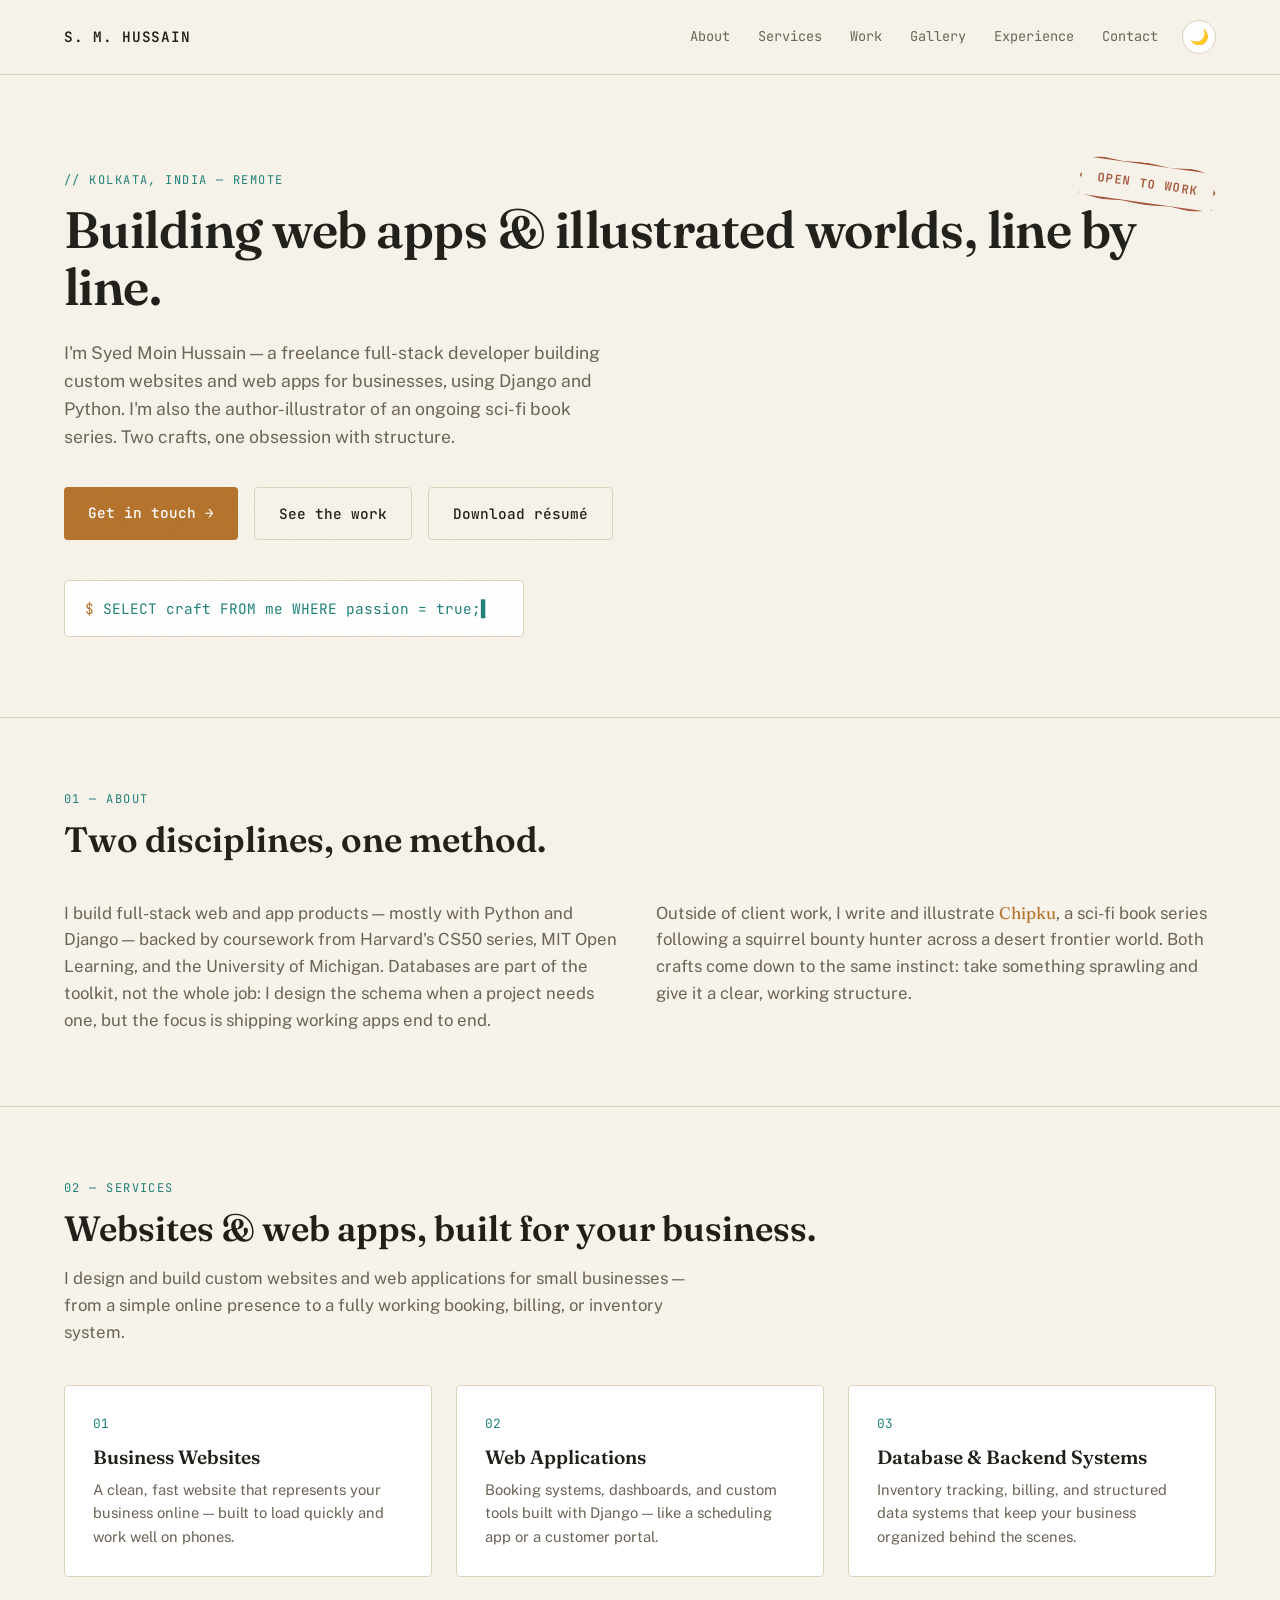
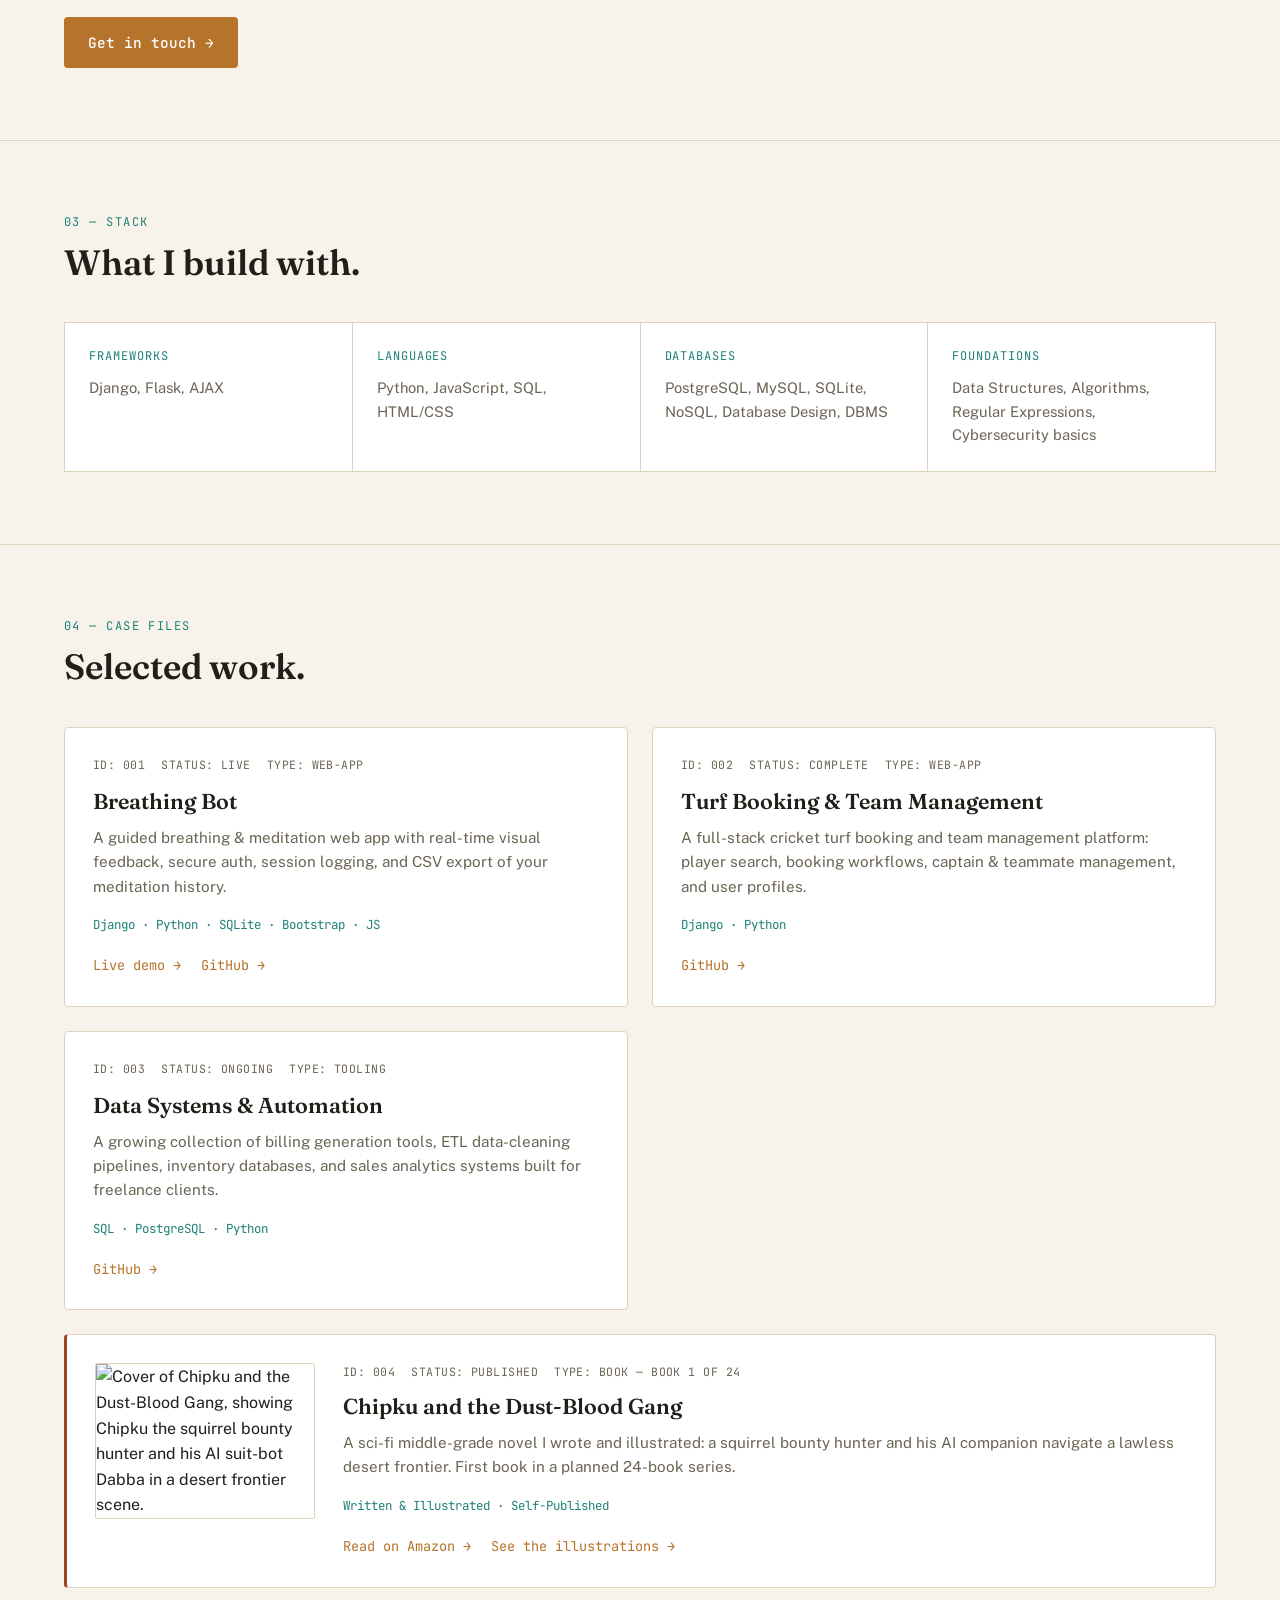
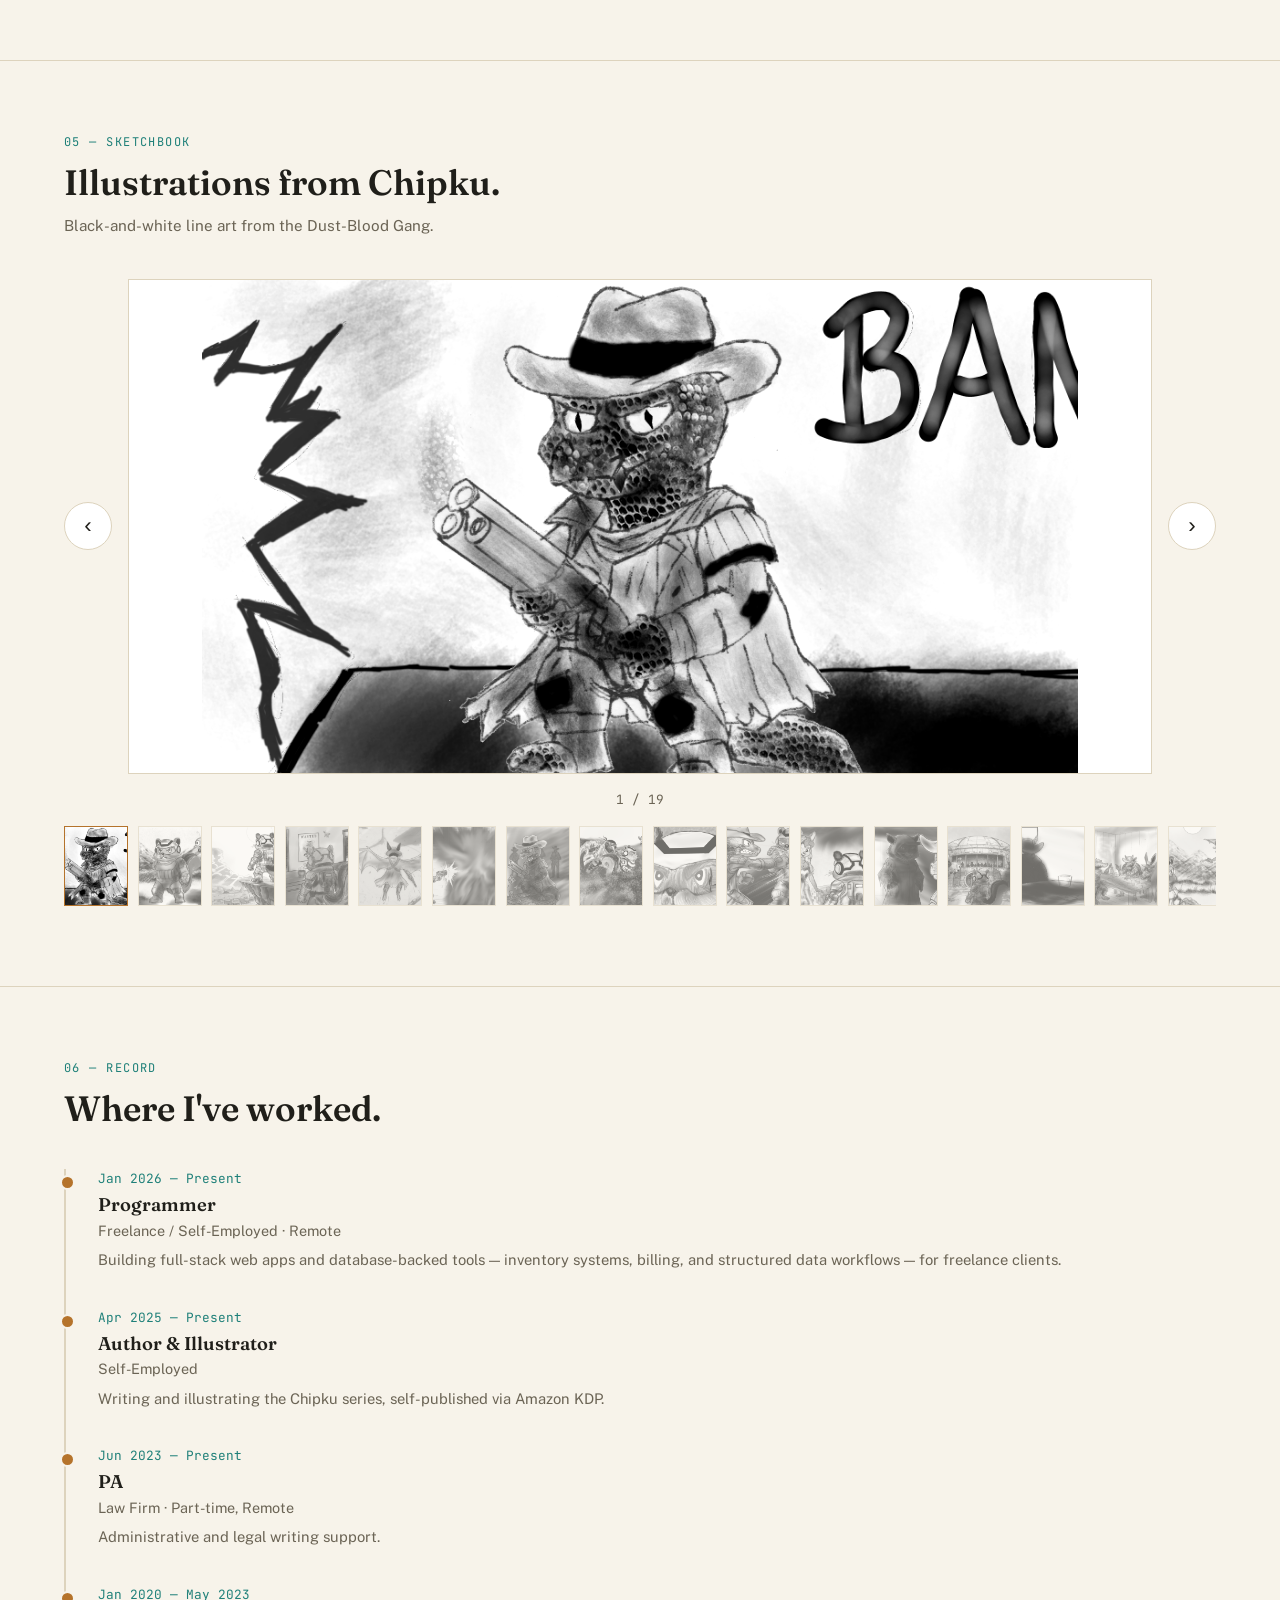
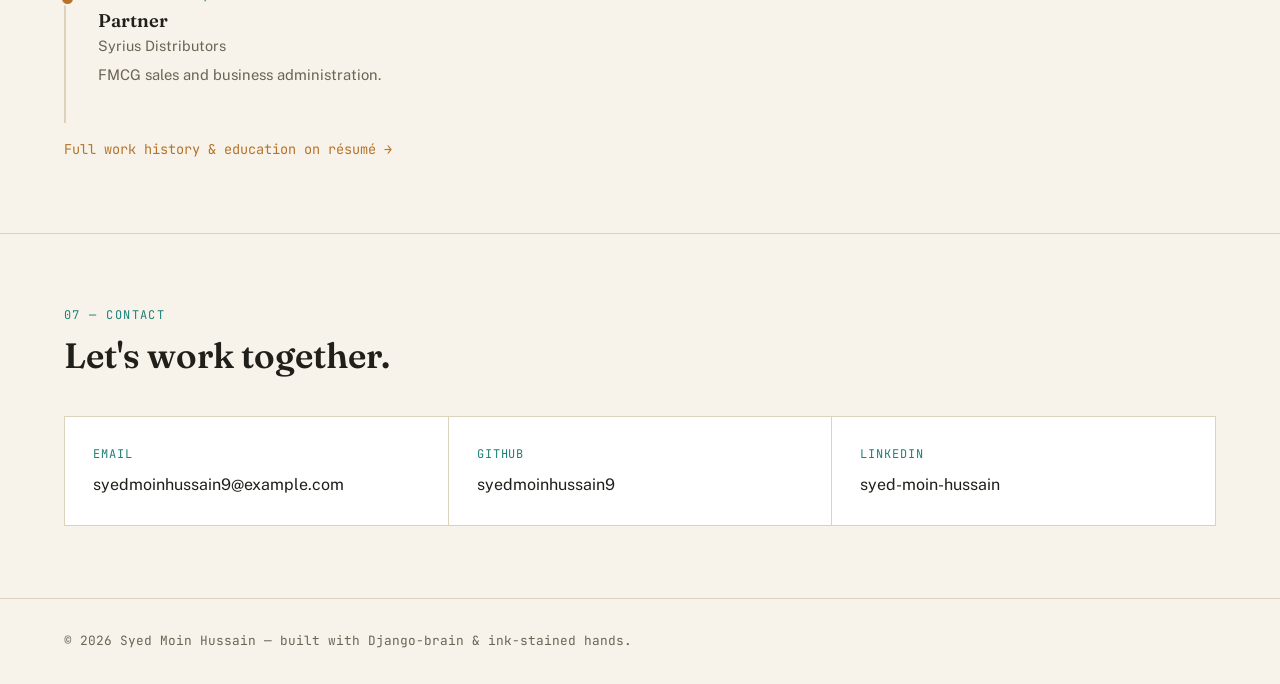
==== commit 918ff501: "Add light/dark mode toggle" ====
--- a/portfolio/index.html
+++ b/portfolio/index.html
@@ -6,6 +6,18 @@
 <title>Syed Moin Hussain — Programmer, Author & Illustrator</title>
 <meta name="description" content="Portfolio of Syed Moin Hussain — freelance full-stack web & app developer, author and illustrator based in Kolkata, India.">
 
+<script>
+  // Set theme before first paint to avoid a flash of the wrong theme
+  (function() {
+    try {
+      var stored = localStorage.getItem('theme');
+      var prefersDark = window.matchMedia('(prefers-color-scheme: dark)').matches;
+      var theme = stored || (prefersDark ? 'dark' : 'light');
+      if (theme === 'dark') document.documentElement.setAttribute('data-theme', 'dark');
+    } catch (e) {}
+  })();
+</script>
+
 <link rel="preconnect" href="https://fonts.googleapis.com">
 <link rel="preconnect" href="https://fonts.gstatic.com" crossorigin>
 <link href="https://fonts.googleapis.com/css2?family=Fraunces:opsz,wght@9..144,400;9..144,500;9..144,600;9..144,700&family=JetBrains+Mono:wght@400;500;600&family=Public+Sans:wght@400;500;600;700&display=swap" rel="stylesheet">
@@ -19,15 +31,21 @@
 
 <header class="site-header">
   <div class="site-header-inner">
-    <a href="#top" class="brand">S. MOIN HUSSAIN</a>
-    <nav class="site-nav">
-      <a href="#work">Work</a>
-      <a href="#gallery">Gallery</a>
-      <a href="#about">About</a>
-      <a href="#services">Services</a>
-      <a href="#experience">Experience</a>
-      <a href="#contact">Contact</a>
-    </nav>
+    <a href="#top" class="brand">S. M. HUSSAIN</a>
+    <div class="nav-group">
+      <nav class="site-nav">
+        <a href="#about">About</a>
+        <a href="#services">Services</a>
+        <a href="#work">Work</a>
+        <a href="#gallery">Gallery</a>
+        <a href="#experience">Experience</a>
+        <a href="#contact">Contact</a>
+      </nav>
+      <button id="themeToggle" class="theme-toggle" aria-label="Switch to dark mode">
+        <span class="theme-icon theme-icon-moon" aria-hidden="true">🌙</span>
+        <span class="theme-icon theme-icon-sun" aria-hidden="true">☀️</span>
+      </button>
+    </div>
   </div>
 </header>
 
@@ -165,7 +183,7 @@
         </p>
         <p class="case-stack mono">Django · Python · SQLite · Bootstrap · JS</p>
         <div class="case-links">
-          <a href="#" class="case-link" data-placeholder="render-url">Live demo →</a>
+          <a href="https://breathing-bot.onrender.com/" class="case-link" data-placeholder="render-url">Live demo →</a>
           <a href="https://github.com/syedmoinhussain9/breathing-bot-django" class="case-link">GitHub →</a>
         </div>
       </article>
--- a/portfolio/css/style.css
+++ b/portfolio/css/style.css
@@ -11,6 +11,7 @@
   --accent-teal:  #1f8079;
   --accent-rust:  #9c4327;
   --border:       #ddd3bd;
+  --header-bg:    rgba(247, 243, 234, 0.85);
 
   --font-display: 'Fraunces', serif;
   --font-mono:    'JetBrains Mono', monospace;
@@ -19,6 +20,35 @@
   --max-width: 1080px;
   --side-pad: clamp(1.5rem, 5vw, 5rem);
   --radius: 4px;
+}
+
+/* Dark theme overrides — activated via [data-theme="dark"] on <html> */
+[data-theme="dark"] {
+  --bg:           #14151c;
+  --surface:      #1c1e2a;
+  --surface-alt:  #242737;
+  --ink:          #eee6d6;
+  --muted:        #948d7c;
+  --accent-sand:  #c98a3e;
+  --accent-teal:  #49b9ae;
+  --accent-rust:  #a4462c;
+  --border:       #33364a;
+  --header-bg:    rgba(20, 21, 28, 0.85);
+}
+
+/* Smooth theme transition */
+body,
+.site-header,
+.terminal-line,
+.btn,
+.skill-card,
+.service-card,
+.case-card,
+.carousel-viewport,
+.carousel-arrow,
+.carousel-thumb,
+.contact-link {
+  transition: background-color 0.25s ease, color 0.25s ease, border-color 0.25s ease;
 }
 
 /* ==========================================================================
@@ -93,7 +123,7 @@
   position: sticky;
   top: 0;
   z-index: 100;
-  background: rgba(247, 243, 234, 0.85);
+  background: var(--header-bg);
   backdrop-filter: blur(8px);
   border-bottom: 1px solid var(--border);
 }
@@ -126,6 +156,43 @@
 }
 
 .site-nav a:hover { color: var(--accent-sand); }
+
+.nav-group {
+  display: flex;
+  align-items: center;
+  gap: 1.5rem;
+}
+
+.theme-toggle {
+  display: flex;
+  align-items: center;
+  justify-content: center;
+  width: 34px;
+  height: 34px;
+  border-radius: 50%;
+  border: 1px solid var(--border);
+  background: var(--surface);
+  cursor: pointer;
+  padding: 0;
+  transition: border-color 0.2s ease, background-color 0.25s ease;
+}
+
+.theme-toggle:hover {
+  border-color: var(--accent-sand);
+}
+
+.theme-icon {
+  font-size: 0.95rem;
+  line-height: 1;
+  display: none;
+}
+
+/* Show the moon (switch-to-dark) icon in light mode, sun in dark mode */
+.theme-icon-moon { display: block; }
+.theme-icon-sun { display: none; }
+
+[data-theme="dark"] .theme-icon-moon { display: none; }
+[data-theme="dark"] .theme-icon-sun { display: block; }
 
 /* ==========================================================================
    HERO
